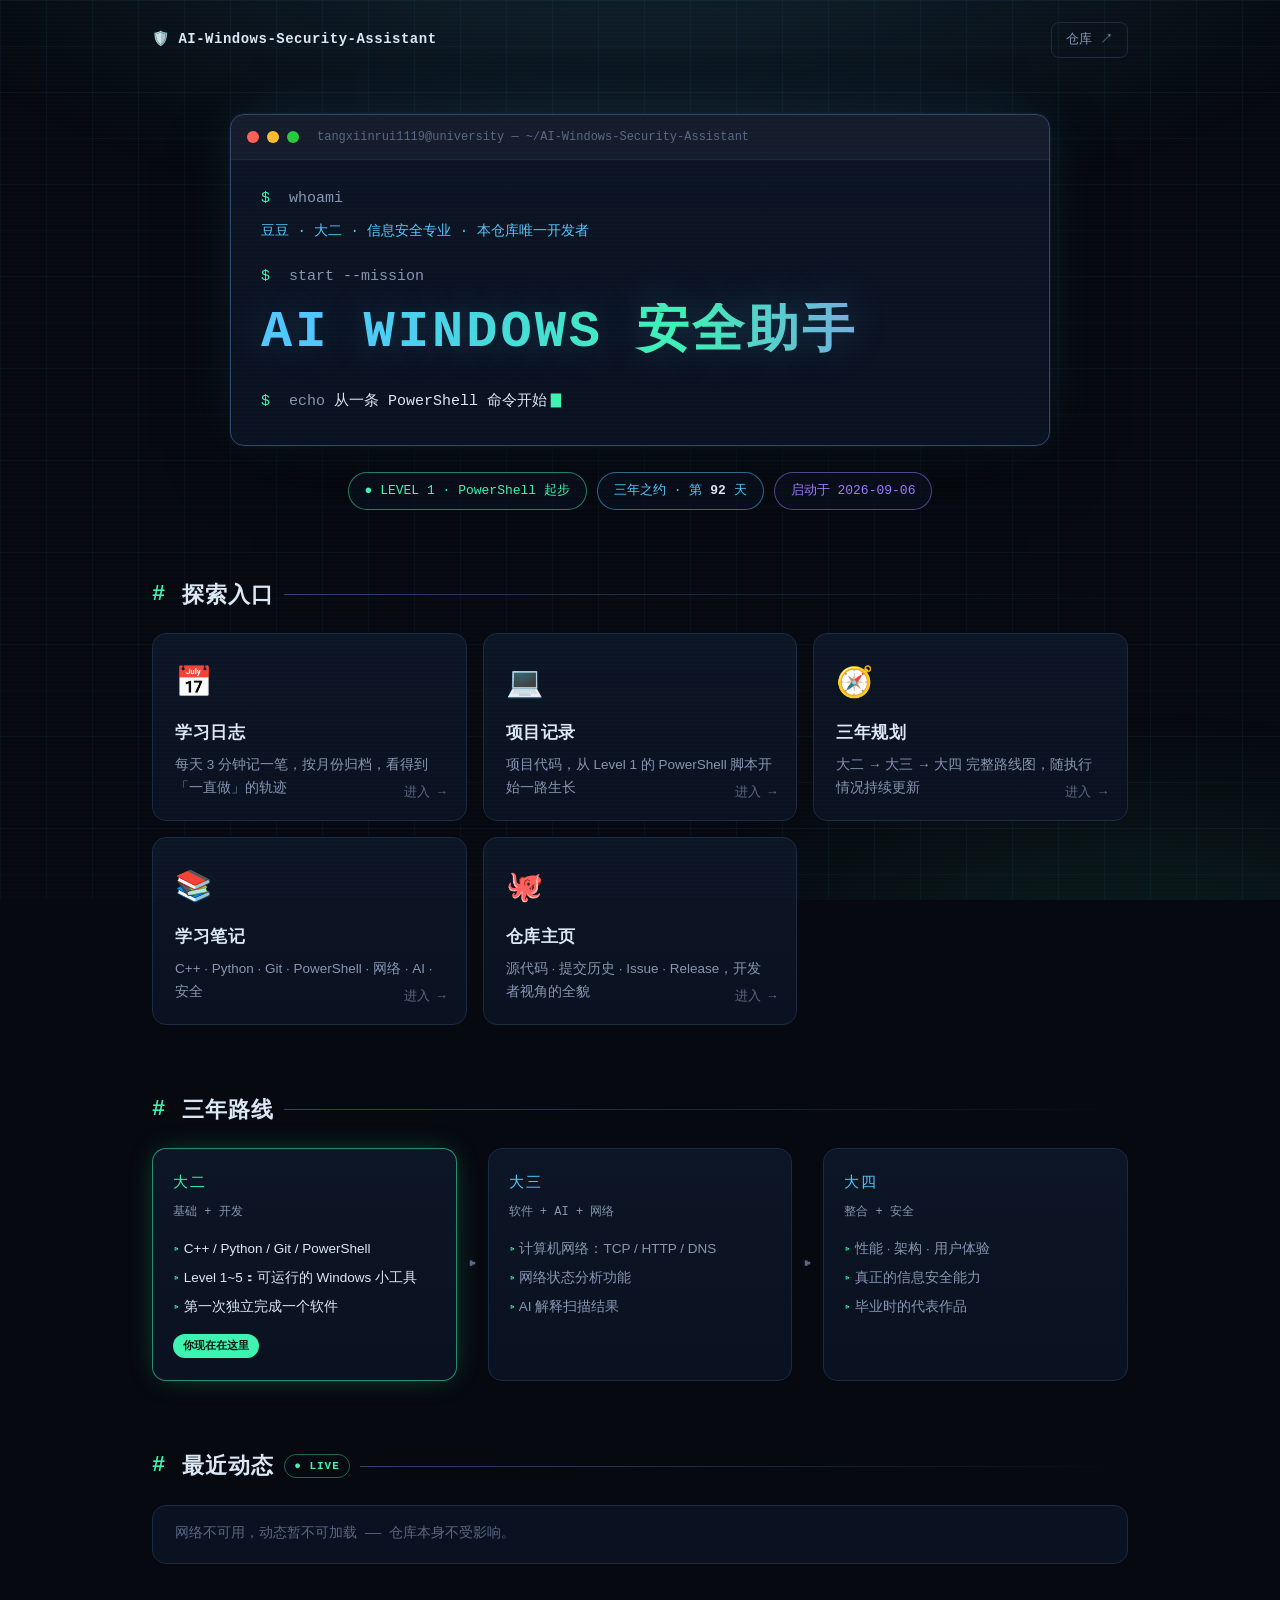
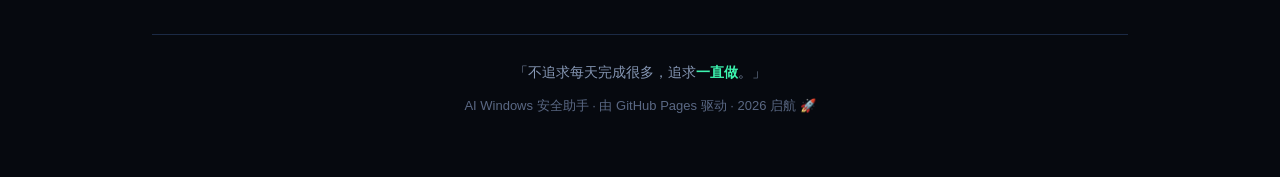
==== docs/index.html @ f6672c13 "feat: 上线 GitHub Pages 项目主页（终端风格落地页）" ====
<!DOCTYPE html>
<html lang="zh-CN">
<head>
<meta charset="UTF-8">
<meta name="viewport" content="width=device-width, initial-scale=1.0">
<title>AI Windows 安全助手 · 三年成长计划</title>
<meta name="description" content="豆豆的大学三年长期项目：从一条 PowerShell 命令开始，成长为真正的 Windows 安全软件。">
<link rel="icon" href="data:image/svg+xml,<svg xmlns='http://www.w3.org/2000/svg' viewBox='0 0 100 100'><text y='.9em' font-size='90'>🛡️</text></svg>">
<style>
:root{
  --bg:#06090f; --panel:#0a1120; --panel2:#0d1626;
  --border:#1b2a45; --border-hi:#2e466e;
  --green:#3df5b0; --cyan:#53c8ff; --purple:#9d7bff; --pink:#ff6ec7;
  --text:#dbe7f5; --dim:#8596b3; --faint:#5a6884;
  --mono:"Cascadia Code","JetBrains Mono",Consolas,"Courier New",monospace;
  --sans:-apple-system,"PingFang SC","Microsoft YaHei","Segoe UI",sans-serif;
}
*{margin:0;padding:0;box-sizing:border-box}
html{scroll-behavior:smooth}
body{background:var(--bg);color:var(--text);font-family:var(--sans);min-height:100vh;overflow-x:hidden;line-height:1.7}
a{color:inherit;text-decoration:none}
/* 背景网格 + 光晕 */
.bg{position:fixed;inset:0;z-index:-2;
  background-image:
    radial-gradient(ellipse 90% 55% at 50% -12%, rgba(83,200,255,.16), transparent 70%),
    radial-gradient(ellipse 55% 42% at 88% 108%, rgba(61,245,176,.09), transparent 70%),
    linear-gradient(rgba(83,200,255,.045) 1px, transparent 1px),
    linear-gradient(90deg, rgba(83,200,255,.045) 1px, transparent 1px);
  background-size:100% 100%,100% 100%,46px 46px,46px 46px}
/* 扫描线 */
.scan{position:fixed;inset:0;z-index:99;pointer-events:none;
  background:repeating-linear-gradient(0deg, transparent 0 3px, rgba(255,255,255,.012) 3px 4px)}
.wrap{max-width:1020px;margin:0 auto;padding:0 22px 60px}
/* 顶栏 */
.top{display:flex;justify-content:space-between;align-items:center;padding:22px 0}
.logo{font-family:var(--mono);font-size:14px;color:var(--cyan);letter-spacing:.5px}
.logo b{color:var(--text)}
.gh-link{font-family:var(--mono);font-size:13px;color:var(--dim);border:1px solid var(--border);border-radius:8px;padding:6px 14px;transition:.25s}
.gh-link:hover{color:var(--green);border-color:var(--green);box-shadow:0 0 14px rgba(61,245,176,.25)}
/* 终端 */
.terminal{margin:34px auto 0;max-width:820px;border:1px solid var(--border-hi);border-radius:14px;overflow:hidden;
  background:linear-gradient(180deg,var(--panel2),var(--panel));box-shadow:0 0 0 1px rgba(83,200,255,.06),0 24px 70px -20px rgba(0,0,0,.8),0 0 60px -18px rgba(83,200,255,.25)}
.tbar{display:flex;align-items:center;gap:8px;padding:12px 16px;background:rgba(255,255,255,.03);border-bottom:1px solid var(--border)}
.dot{width:12px;height:12px;border-radius:50%}
.dot.r{background:#ff5f57}.dot.y{background:#febc2e}.dot.g{background:#28c840}
.ttl{margin-left:10px;font-family:var(--mono);font-size:12px;color:var(--faint)}
.tbody{padding:26px 30px 30px;font-family:var(--mono)}
.ps1{color:var(--green);margin-right:10px}
.line{color:var(--dim);font-size:15px;white-space:pre-wrap;word-break:break-all}
.out{color:var(--cyan);font-size:14px;margin:8px 0 20px}
.title{font-size:clamp(30px,6vw,52px);line-height:1.15;letter-spacing:3px;margin:14px 0 26px;font-weight:800;
  background:linear-gradient(92deg,var(--cyan) 10%,var(--green) 55%,var(--purple) 95%);
  -webkit-background-clip:text;background-clip:text;color:transparent;
  text-shadow:0 0 40px rgba(83,200,255,.25)}
.typed{color:var(--text)}
.cursor{display:inline-block;color:var(--green);animation:blink 1s steps(1) infinite;margin-left:2px}
@keyframes blink{50%{opacity:0}}
/* 徽章 */
.chips{display:flex;flex-wrap:wrap;gap:10px;justify-content:center;margin-top:26px}
.chip{font-family:var(--mono);font-size:13px;padding:7px 16px;border-radius:999px;border:1px solid var(--border-hi);color:var(--dim);background:rgba(10,17,32,.7)}
.chip b{color:var(--text)}
.chip.g{border-color:rgba(61,245,176,.5);color:var(--green)}
.chip.c{border-color:rgba(83,200,255,.5);color:var(--cyan)}
.chip.p{border-color:rgba(157,123,255,.5);color:var(--purple)}
/* 区块 */
.sec{margin-top:66px}
.hash{color:var(--green);font-family:var(--mono);margin-right:6px}
.sec-title{font-size:22px;letter-spacing:1px;margin-bottom:20px;display:flex;align-items:center;gap:10px}
.sec-title::after{content:"";flex:1;height:1px;background:linear-gradient(90deg,var(--border-hi),transparent)}
/* 卡片 */
.cards{display:grid;grid-template-columns:repeat(auto-fit,minmax(280px,1fr));gap:16px}
.card{position:relative;display:block;padding:22px 22px 20px;border:1px solid var(--border);border-radius:14px;background:linear-gradient(180deg,var(--panel2),var(--panel));transition:.28s;overflow:hidden}
.card::before{content:"";position:absolute;inset:0;opacity:0;transition:.28s;background:radial-gradient(ellipse 120% 90% at 50% -20%,var(--ca,.0),transparent 70%)}
.card:hover{transform:translateY(-4px);border-color:var(--border-hi);box-shadow:0 14px 40px -14px rgba(0,0,0,.8),0 0 26px -6px var(--ca,.0)}
.card:hover::before{opacity:1}
.card .ico{font-size:30px}
.card h3{font-size:17px;margin:12px 0 6px;letter-spacing:.5px}
.card p{font-size:13.5px;color:var(--dim)}
.card .go{position:absolute;right:20px;bottom:16px;font-family:var(--mono);font-size:13px;color:var(--faint);transition:.28s}
.card:hover .go{color:var(--ca,#3df5b0);transform:translateX(4px)}
/* 路线图 */
.road{display:flex;align-items:stretch;gap:0}
.stop{flex:1;border:1px solid var(--border);border-radius:14px;padding:22px 20px;background:linear-gradient(180deg,var(--panel2),var(--panel));position:relative}
.stop.now{border-color:rgba(61,245,176,.55);box-shadow:0 0 30px -8px rgba(61,245,176,.35)}
.stop .yr{font-family:var(--mono);font-size:15px;color:var(--cyan);letter-spacing:2px}
.stop.now .yr{color:var(--green)}
.stop .tag{font-family:var(--mono);font-size:12px;margin-top:6px;color:var(--dim)}
.stop ul{list-style:none;margin-top:12px;font-size:13.5px;color:var(--dim)}
.stop ul li{padding:3px 0}
.stop ul li::before{content:"▹ ";color:var(--green)}
.stop.now ul li{color:var(--text)}
.arrow{align-self:center;color:var(--faint);font-family:var(--mono);font-size:22px;padding:0 10px;flex-shrink:0}
.nowtag{display:inline-block;margin-top:12px;font-family:var(--mono);font-size:11px;color:#06130d;background:var(--green);padding:3px 10px;border-radius:999px;font-weight:700}
/* 动态 */
.panel{border:1px solid var(--border);border-radius:14px;background:var(--panel);padding:6px 0;overflow:hidden}
#activity{list-style:none}
#activity li{display:flex;align-items:center;gap:12px;padding:11px 22px;font-family:var(--mono);font-size:13.5px;border-bottom:1px solid rgba(27,42,69,.5);transition:.2s}
#activity li:last-child{border-bottom:none}
#activity a{display:flex;gap:12px;width:100%;align-items:center}
#activity li:hover{background:rgba(83,200,255,.05)}
.c-hash{color:var(--green);flex-shrink:0}
.c-msg{color:var(--text);flex:1;overflow:hidden;text-overflow:ellipsis;white-space:nowrap}
.c-date{color:var(--faint);flex-shrink:0}
.live{font-family:var(--mono);font-size:11px;color:var(--green);border:1px solid rgba(61,245,176,.4);padding:2px 9px;border-radius:999px;animation:pulse 2s infinite}
@keyframes pulse{50%{opacity:.45}}
/* 页脚 */
footer{margin-top:70px;padding-top:26px;border-top:1px solid var(--border);text-align:center;color:var(--faint);font-size:13px}
footer .quote{color:var(--dim);font-size:14px;margin-bottom:10px}
footer .quote b{color:var(--green)}
footer a:hover{color:var(--cyan)}
@media (max-width:720px){
  .road{flex-direction:column;gap:0}
  .arrow{transform:rotate(90deg);padding:8px 0}
  .tbody{padding:20px 18px 24px}
}
</style>
</head>
<body>
<div class="bg"></div>
<div class="scan"></div>

<main class="wrap">
  <header class="top">
    <div class="logo">🛡️ <b>AI-Windows-Security-Assistant</b></div>
    <a class="gh-link" href="https://github.com/Tangxiinrui1119/AI-Windows-Security-Assistant" target="_blank" rel="noopener">仓库 ↗</a>
  </header>

  <!-- 终端 -->
  <section class="terminal">
    <div class="tbar">
      <span class="dot r"></span><span class="dot y"></span><span class="dot g"></span>
      <span class="ttl">tangxiinrui1119@university — ~/AI-Windows-Security-Assistant</span>
    </div>
    <div class="tbody">
      <p class="line"><span class="ps1">$</span> whoami</p>
      <p class="out">豆豆 · 大二 · 信息安全专业 · 本仓库唯一开发者</p>
      <p class="line"><span class="ps1">$</span> start --mission</p>
      <h1 class="title">AI WINDOWS 安全助手</h1>
      <p class="line"><span class="ps1">$</span> echo <span class="typed" id="typed">从一条 PowerShell 命令开始。</span><span class="cursor">▊</span></p>
    </div>
  </section>

  <div class="chips">
    <span class="chip g">● LEVEL 1 · PowerShell 起步</span>
    <span class="chip c">三年之约 · 第 <b id="day">1</b> 天</span>
    <span class="chip p">启动于 2026-09-06</span>
  </div>

  <!-- 入口 -->
  <section class="sec">
    <h2 class="sec-title"><span class="hash">#</span>探索入口</h2>
    <div class="cards">
      <a class="card" style="--ca:rgba(61,245,176,.18)" href="https://github.com/Tangxiinrui1119/AI-Windows-Security-Assistant/tree/main/docs/devlog" target="_blank" rel="noopener">
        <span class="ico">📅</span><h3>学习日志</h3>
        <p>每天 3 分钟记一笔，按月份归档，看得到「一直做」的轨迹</p>
        <span class="go">进入 →</span>
      </a>
      <a class="card" style="--ca:rgba(83,200,255,.18)" href="https://github.com/Tangxiinrui1119/AI-Windows-Security-Assistant/tree/main/project" target="_blank" rel="noopener">
        <span class="ico">💻</span><h3>项目记录</h3>
        <p>项目代码，从 Level 1 的 PowerShell 脚本开始一路生长</p>
        <span class="go">进入 →</span>
      </a>
      <a class="card" style="--ca:rgba(157,123,255,.18)" href="https://github.com/Tangxiinrui1119/AI-Windows-Security-Assistant/blob/main/docs/PLAN.md" target="_blank" rel="noopener">
        <span class="ico">🧭</span><h3>三年规划</h3>
        <p>大二 → 大三 → 大四 完整路线图，随执行情况持续更新</p>
        <span class="go">进入 →</span>
      </a>
      <a class="card" style="--ca:rgba(255,110,199,.15)" href="https://github.com/Tangxiinrui1119/AI-Windows-Security-Assistant/tree/main/notes" target="_blank" rel="noopener">
        <span class="ico">📚</span><h3>学习笔记</h3>
        <p>C++ · Python · Git · PowerShell · 网络 · AI · 安全</p>
        <span class="go">进入 →</span>
      </a>
      <a class="card" style="--ca:rgba(61,245,176,.18)" href="https://github.com/Tangxiinrui1119/AI-Windows-Security-Assistant" target="_blank" rel="noopener">
        <span class="ico">🐙</span><h3>仓库主页</h3>
        <p>源代码 · 提交历史 · Issue · Release，开发者视角的全貌</p>
        <span class="go">进入 →</span>
      </a>
    </div>
  </section>

  <!-- 路线图 -->
  <section class="sec">
    <h2 class="sec-title"><span class="hash">#</span>三年路线</h2>
    <div class="road">
      <div class="stop now">
        <div class="yr">大二</div><div class="tag">基础 + 开发</div>
        <ul>
          <li>C++ / Python / Git / PowerShell</li>
          <li>Level 1~5：可运行的 Windows 小工具</li>
          <li>第一次独立完成一个软件</li>
        </ul>
        <span class="nowtag">你现在在这里</span>
      </div>
      <div class="arrow">▸</div>
      <div class="stop">
        <div class="yr">大三</div><div class="tag">软件 + AI + 网络</div>
        <ul>
          <li>计算机网络：TCP / HTTP / DNS</li>
          <li>网络状态分析功能</li>
          <li>AI 解释扫描结果</li>
        </ul>
      </div>
      <div class="arrow">▸</div>
      <div class="stop">
        <div class="yr">大四</div><div class="tag">整合 + 安全</div>
        <ul>
          <li>性能 · 架构 · 用户体验</li>
          <li>真正的信息安全能力</li>
          <li>毕业时的代表作品</li>
        </ul>
      </div>
    </div>
  </section>

  <!-- 最近动态 -->
  <section class="sec">
    <h2 class="sec-title"><span class="hash">#</span>最近动态 <span class="live">● LIVE</span></h2>
    <div class="panel">
      <ul id="activity"><li class="c-msg" style="color:var(--faint)">正在从 GitHub 拉取提交记录…</li></ul>
    </div>
  </section>

  <footer>
    <p class="quote">「不追求每天完成很多，追求<b>一直做</b>。」</p>
    <p>AI Windows 安全助手 · 由 <a href="https://pages.github.com" target="_blank" rel="noopener">GitHub Pages</a> 驱动 · 2026 启航 🚀</p>
  </footer>
</main>

<script>
// 打字机
(function () {
  var phrases = [
    '从一条 PowerShell 命令开始。',
    '三年，把它做成真正的 Windows 安全软件。',
    '不追求每天完成很多，追求一直做。'
  ];
  var el = document.getElementById('typed');
  var pi = 0, ci = 0, deleting = false;
  function tick() {
    var p = phrases[pi];
    ci += deleting ? -1 : 1;
    el.textContent = p.slice(0, ci);
    var delay = deleting ? 42 : 88;
    if (!deleting && ci === p.length) { delay = 2200; deleting = true; }
    else if (deleting && ci === 0) { deleting = false; pi = (pi + 1) % phrases.length; delay = 500; }
    setTimeout(tick, delay);
  }
  el.textContent = '';
  tick();
})();

// 三年之约天数
(function () {
  var start = new Date('2026-09-06T00:00:00');
  var days = Math.max(1, Math.floor((Date.now() - start.getTime()) / 86400000) + 1);
  document.getElementById('day').textContent = days;
})();

// 最近提交（失败则静默降级）
(function () {
  var ul = document.getElementById('activity');
  function esc(s) {
    return s.replace(/[&<>"']/g, function (c) {
      return { '&': '&amp;', '<': '&lt;', '>': '&gt;', '"': '&quot;', "'": '&#39;' }[c];
    });
  }
  fetch('https://api.github.com/repos/Tangxiinrui1119/AI-Windows-Security-Assistant/commits?per_page=5')
    .then(function (r) { return r.json(); })
    .then(function (list) {
      if (!Array.isArray(list) || !list.length) throw new Error('empty');
      ul.innerHTML = list.map(function (c) {
        var d = new Date(c.commit.author.date);
        var date = (d.getMonth() + 1) + '-' + String(d.getDate()).padStart(2, '0');
        return '<li><a href="' + c.html_url + '" target="_blank" rel="noopener">' +
          '<span class="c-hash">' + c.sha.slice(0, 7) + '</span>' +
          '<span class="c-msg">' + esc(c.commit.message.split('\n')[0]) + '</span>' +
          '<span class="c-date">' + date + '</span></a></li>';
      }).join('');
    })
    .catch(function () {
      ul.innerHTML = '<li style="color:var(--faint)">网络不可用，动态暂不可加载 —— 仓库本身不受影响。</li>';
    });
})();
</script>
</body>
</html>
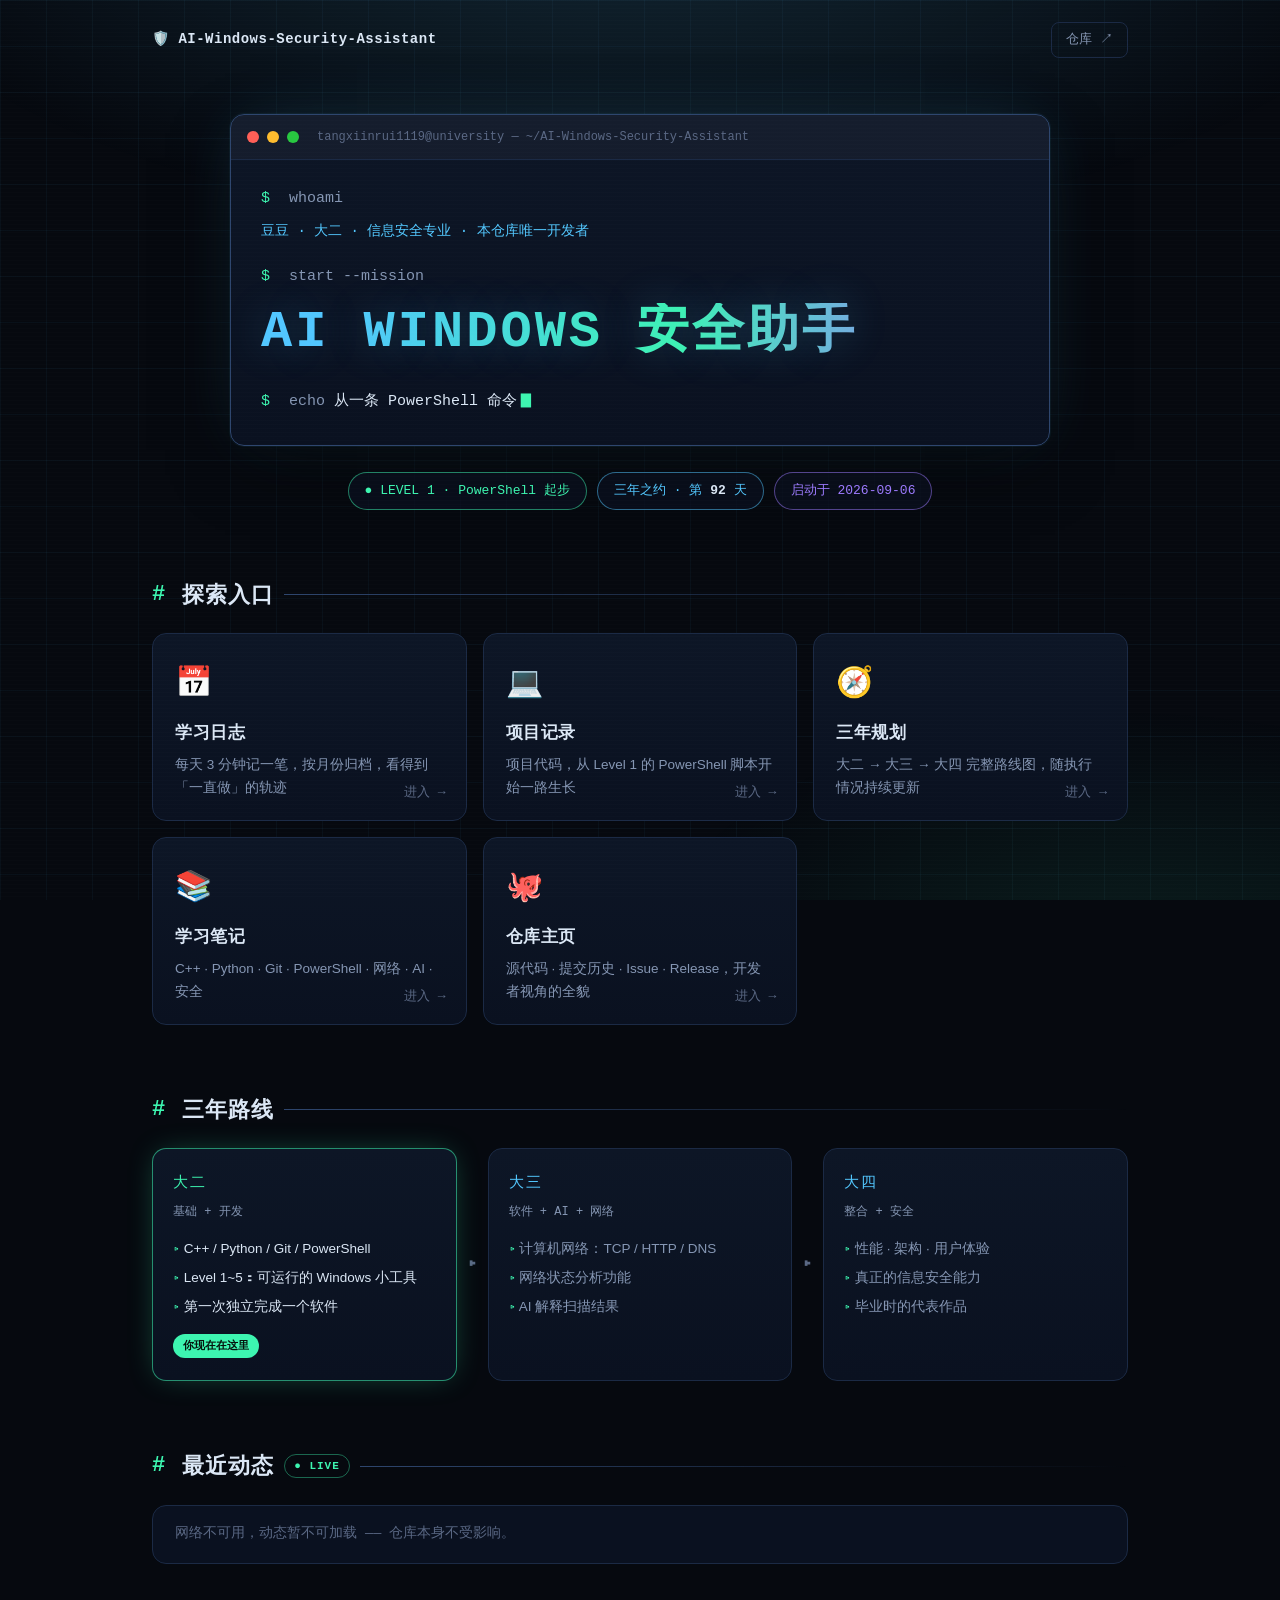
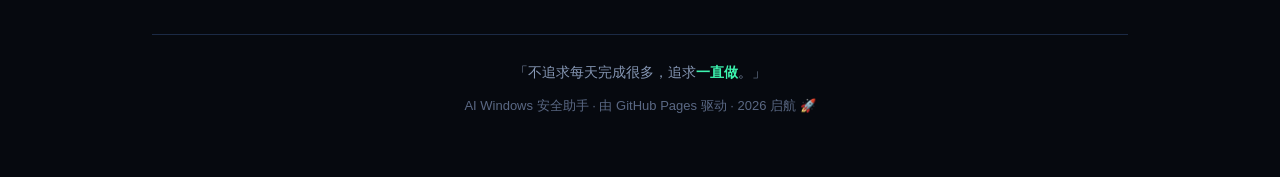
==== commit 4ebddd43: "feat: 深色终端风阅读器 —— 日志/笔记/项目记录全部走网站渲染，首页卡片接入" ====
--- a/docs/index.html
+++ b/docs/index.html
@@ -150,22 +150,22 @@
   <section class="sec">
     <h2 class="sec-title"><span class="hash">#</span>探索入口</h2>
     <div class="cards">
-      <a class="card" style="--ca:rgba(61,245,176,.18)" href="https://github.com/Tangxiinrui1119/AI-Windows-Security-Assistant/tree/main/docs/devlog" target="_blank" rel="noopener">
+      <a class="card" style="--ca:rgba(61,245,176,.18)" href="reader.html?f=docs/devlog/2026/09.md">
         <span class="ico">📅</span><h3>学习日志</h3>
         <p>每天 3 分钟记一笔，按月份归档，看得到「一直做」的轨迹</p>
         <span class="go">进入 →</span>
       </a>
-      <a class="card" style="--ca:rgba(83,200,255,.18)" href="https://github.com/Tangxiinrui1119/AI-Windows-Security-Assistant/tree/main/project" target="_blank" rel="noopener">
+      <a class="card" style="--ca:rgba(83,200,255,.18)" href="reader.html?f=project/level1-powershell-startup/README.md">
         <span class="ico">💻</span><h3>项目记录</h3>
         <p>项目代码，从 Level 1 的 PowerShell 脚本开始一路生长</p>
         <span class="go">进入 →</span>
       </a>
-      <a class="card" style="--ca:rgba(157,123,255,.18)" href="https://github.com/Tangxiinrui1119/AI-Windows-Security-Assistant/blob/main/docs/PLAN.md" target="_blank" rel="noopener">
+      <a class="card" style="--ca:rgba(157,123,255,.18)" href="reader.html?f=docs/PLAN.md">
         <span class="ico">🧭</span><h3>三年规划</h3>
         <p>大二 → 大三 → 大四 完整路线图，随执行情况持续更新</p>
         <span class="go">进入 →</span>
       </a>
-      <a class="card" style="--ca:rgba(255,110,199,.15)" href="https://github.com/Tangxiinrui1119/AI-Windows-Security-Assistant/tree/main/notes" target="_blank" rel="noopener">
+      <a class="card" style="--ca:rgba(255,110,199,.15)" href="reader.html?f=notes/README.md">
         <span class="ico">📚</span><h3>学习笔记</h3>
         <p>C++ · Python · Git · PowerShell · 网络 · AI · 安全</p>
         <span class="go">进入 →</span>
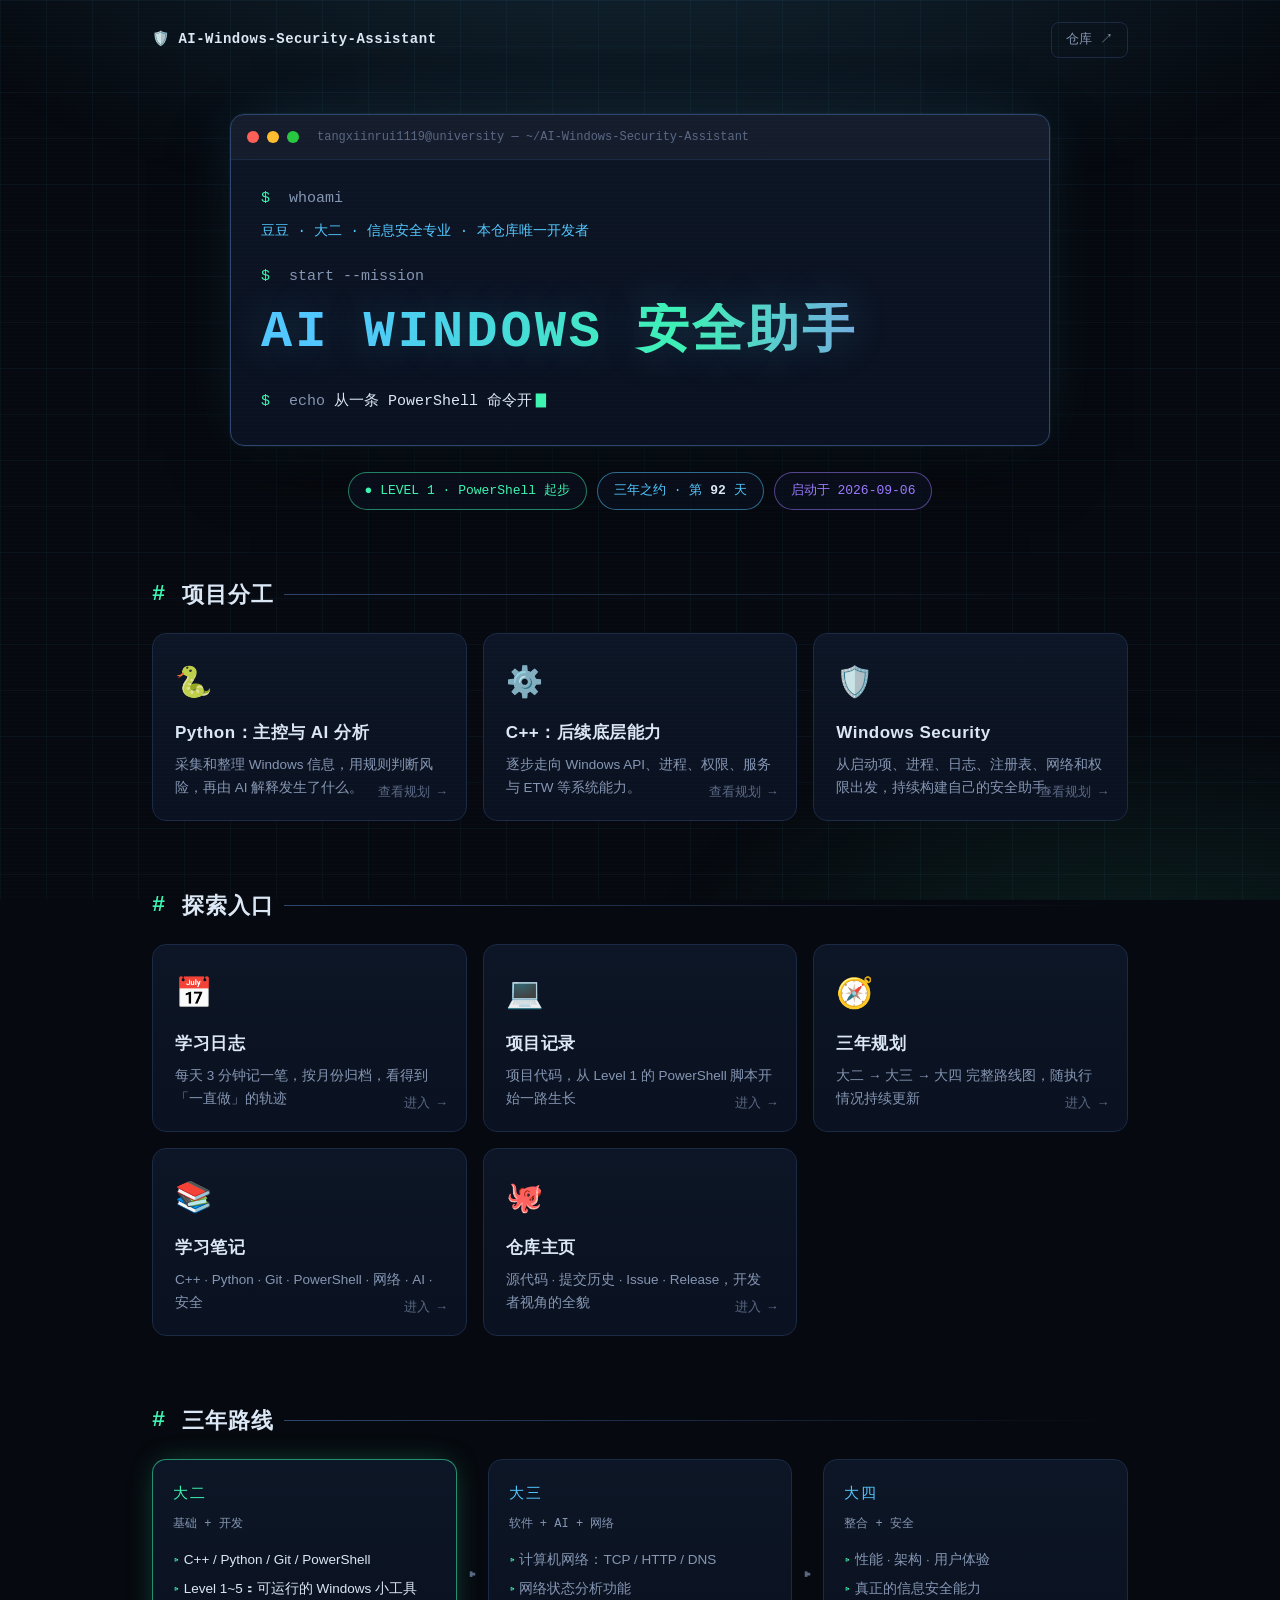
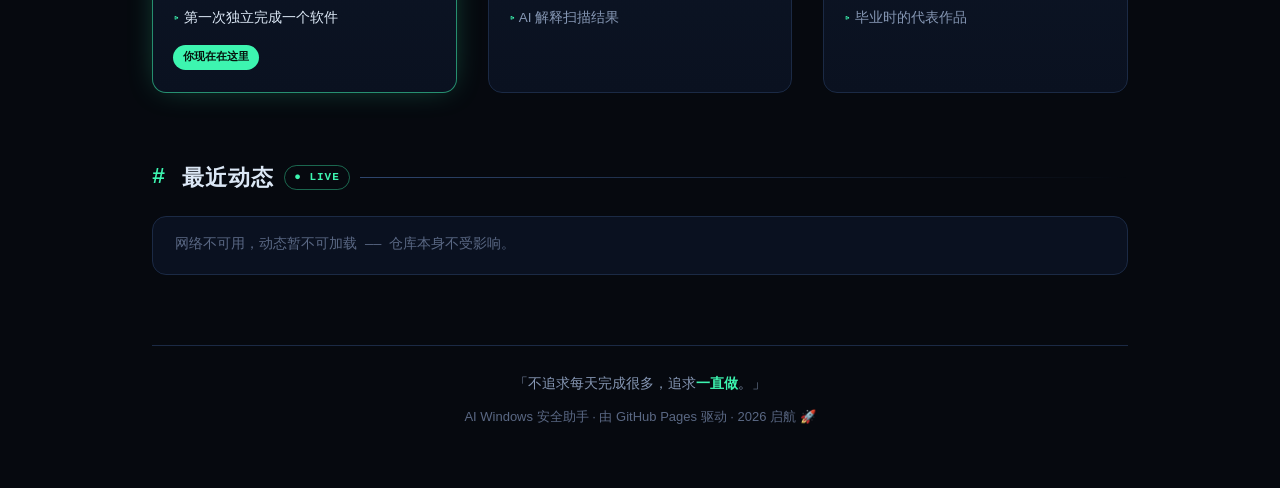
==== commit 78ba0a1a: "docs: show project architecture on reader homepage" ====
--- a/docs/index.html
+++ b/docs/index.html
@@ -4,7 +4,7 @@
 <meta charset="UTF-8">
 <meta name="viewport" content="width=device-width, initial-scale=1.0">
 <title>AI Windows 安全助手 · 三年成长计划</title>
-<meta name="description" content="豆豆的大学三年长期项目：从一条 PowerShell 命令开始，成长为真正的 Windows 安全软件。">
+<meta name="description" content="豆豆的大学三年长期项目：以 Python、C++ 与 AI 构建真正的 Windows 安全助手。">
 <link rel="icon" href="data:image/svg+xml,<svg xmlns='http://www.w3.org/2000/svg' viewBox='0 0 100 100'><text y='.9em' font-size='90'>🛡️</text></svg>">
 <style>
 :root{
@@ -146,6 +146,28 @@
     <span class="chip p">启动于 2026-09-06</span>
   </div>
 
+  <!-- 项目架构 -->
+  <section class="sec">
+    <h2 class="sec-title"><span class="hash">#</span>项目分工</h2>
+    <div class="cards">
+      <a class="card" style="--ca:rgba(83,200,255,.18)" href="reader.html?f=docs/PLAN.md">
+        <span class="ico">🐍</span><h3>Python：主控与 AI 分析</h3>
+        <p>采集和整理 Windows 信息，用规则判断风险，再由 AI 解释发生了什么。</p>
+        <span class="go">查看规划 →</span>
+      </a>
+      <a class="card" style="--ca:rgba(157,123,255,.18)" href="reader.html?f=docs/PLAN.md">
+        <span class="ico">⚙️</span><h3>C++：后续底层能力</h3>
+        <p>逐步走向 Windows API、进程、权限、服务与 ETW 等系统能力。</p>
+        <span class="go">查看规划 →</span>
+      </a>
+      <a class="card" style="--ca:rgba(61,245,176,.18)" href="reader.html?f=docs/PLAN.md">
+        <span class="ico">🛡️</span><h3>Windows Security</h3>
+        <p>从启动项、进程、日志、注册表、网络和权限出发，持续构建自己的安全助手。</p>
+        <span class="go">查看规划 →</span>
+      </a>
+    </div>
+  </section>
+
   <!-- 入口 -->
   <section class="sec">
     <h2 class="sec-title"><span class="hash">#</span>探索入口</h2>
@@ -231,6 +253,7 @@
 (function () {
   var phrases = [
     '从一条 PowerShell 命令开始。',
+    'Python 主控与 AI 分析，C++ 走向 Windows 底层能力。',
     '三年，把它做成真正的 Windows 安全软件。',
     '不追求每天完成很多，追求一直做。'
   ];
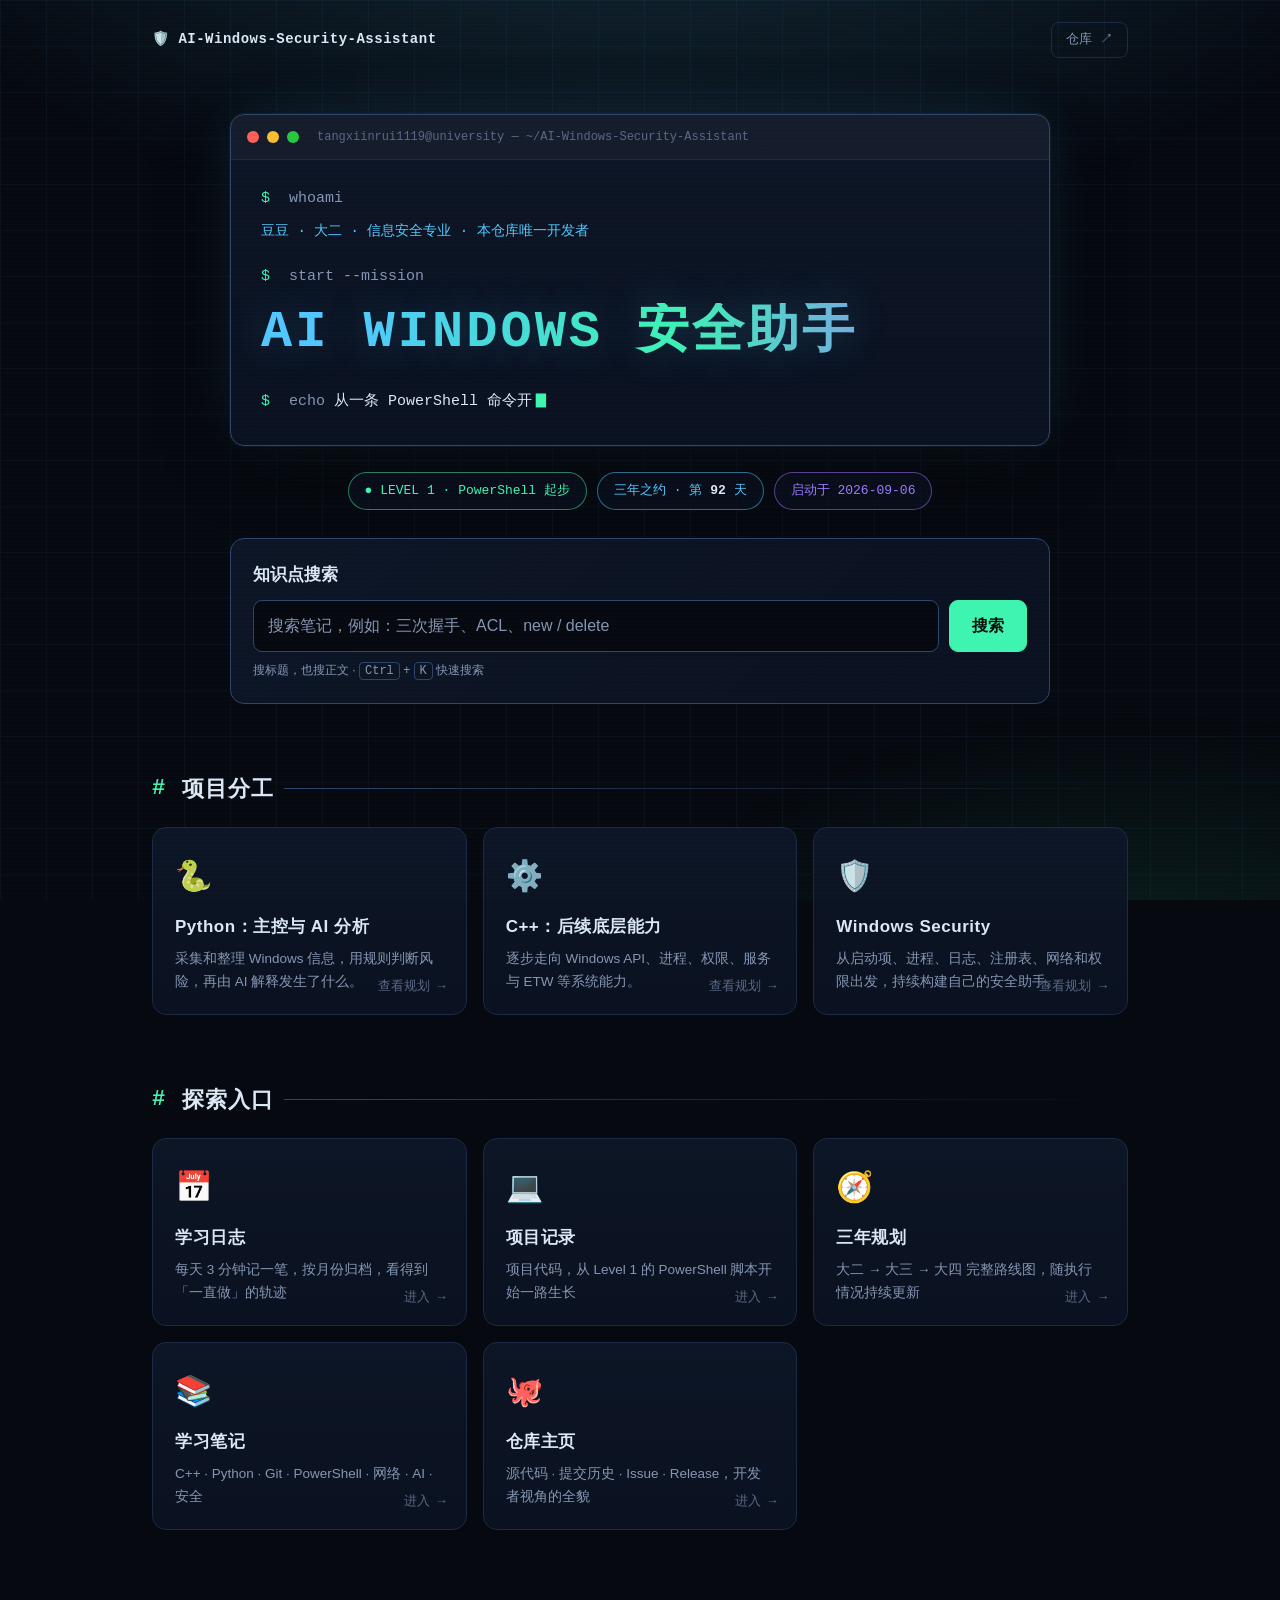
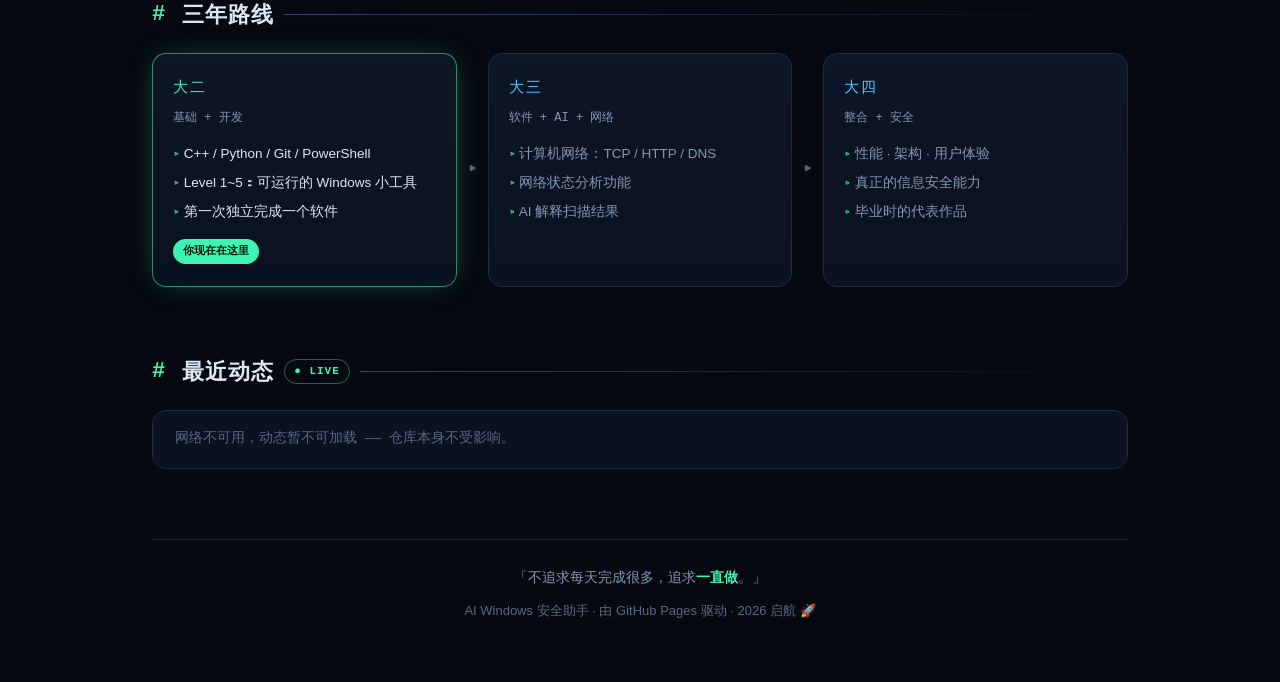
==== commit a6a68c27: "Add full-text knowledge search to homepage and note reader" ====
--- a/docs/index.html
+++ b/docs/index.html
@@ -114,6 +114,8 @@
   .tbody{padding:20px 18px 24px}
 }
 </style>
+<link rel="stylesheet" href="search.css?v=1">
+<script src="search-shortcuts.js?v=1" defer></script>
 </head>
 <body>
 <div class="bg"></div>
@@ -145,6 +147,15 @@
     <span class="chip c">三年之约 · 第 <b id="day">1</b> 天</span>
     <span class="chip p">启动于 2026-09-06</span>
   </div>
+
+  <form class="knowledge-search" action="search.html" method="get" role="search">
+    <label for="home-search">知识点搜索</label>
+    <div class="search-row">
+      <input class="search-input" id="home-search" name="q" type="search" maxlength="160" placeholder="搜索笔记，例如：三次握手、ACL、new / delete" autocomplete="off">
+      <button class="search-button" type="submit">搜索</button>
+    </div>
+    <p class="search-hint">搜标题，也搜正文 · <kbd>Ctrl</kbd> + <kbd>K</kbd> 快速搜索</p>
+  </form>
 
   <!-- 项目架构 -->
   <section class="sec">
@@ -187,7 +198,7 @@
         <p>大二 → 大三 → 大四 完整路线图，随执行情况持续更新</p>
         <span class="go">进入 →</span>
       </a>
-      <a class="card" style="--ca:rgba(255,110,199,.15)" href="reader.html?f=notes/README.md">
+      <a class="card" style="--ca:rgba(255,110,199,.15)" href="reader.html?f=notes/README.md&v=c92ee3fa68a2233fd94f88d1d3615d6a144cdc10">
         <span class="ico">📚</span><h3>学习笔记</h3>
         <p>C++ · Python · Git · PowerShell · 网络 · AI · 安全</p>
         <span class="go">进入 →</span>
@@ -307,3 +318,4 @@
 </script>
 </body>
 </html>
+
--- a/docs/search.css
+++ b/docs/search.css
@@ -0,0 +1,47 @@
+.knowledge-search{margin:28px auto 0;padding:22px;border:1px solid var(--border-hi);border-radius:14px;background:linear-gradient(135deg,var(--panel2),var(--panel));max-width:820px}
+.knowledge-search label{display:block;margin-bottom:10px;font-size:17px;font-weight:600;color:var(--text)}
+.search-row{display:flex;gap:10px;align-items:stretch}
+.search-input{flex:1;min-width:0;background:var(--bg);border:1px solid var(--border-hi);border-radius:9px;padding:13px 14px;color:var(--text);font:inherit;line-height:1.5}
+.search-input::placeholder{color:var(--dim)}
+.search-input:focus{outline:2px solid var(--cyan);outline-offset:2px}
+.search-button{border:1px solid var(--green);border-radius:9px;background:var(--green);color:#06130d;padding:11px 22px;font:inherit;font-weight:700;cursor:pointer;white-space:nowrap}
+.search-button:hover{background:#8affd0}
+.search-hint{color:var(--dim);font-size:12px;margin-top:9px;line-height:1.6}
+.search-hint kbd{border:1px solid var(--border-hi);border-radius:4px;padding:1px 5px;font-family:var(--mono)}
+.search-reader{max-width:none;padding:14px 16px;margin-top:10px}
+.search-reader .search-input{padding:10px 12px;font-size:14px}
+.search-reader .search-button{padding:8px 16px;font-size:14px}
+.sr-only{position:absolute!important;width:1px;height:1px;padding:0;margin:-1px;overflow:hidden;clip:rect(0,0,0,0);white-space:nowrap;border:0}
+mark{background:rgba(61,245,176,.22);color:#a3ffd6;border-radius:3px;padding:0 2px}
+.search-page{background:var(--bg);color:var(--text);font-family:var(--sans);min-height:100vh;line-height:1.7}
+.search-page .wrap{max-width:1000px;margin:0 auto;padding:0 22px 60px}
+.search-top{display:flex;align-items:center;justify-content:space-between;gap:16px;padding:26px 0;color:var(--dim);font-size:14px}
+.search-top nav{display:flex;flex-wrap:wrap;gap:18px}
+.search-top a{color:var(--cyan);text-decoration:none}
+.search-heading{margin:32px 0 5px;font-size:clamp(28px,5vw,42px);background:linear-gradient(90deg,var(--cyan),var(--green));background-clip:text;color:transparent}
+.search-intro{color:var(--dim)}
+.search-page .knowledge-search{max-width:none}
+.search-status{margin-top:14px;color:var(--dim);font-size:13px;min-height:22px}
+.search-retry{background:transparent;border:0;color:var(--cyan);text-decoration:underline;cursor:pointer;font:inherit;margin-left:10px}
+.search-filters{display:flex;flex-wrap:wrap;gap:8px;margin:24px 0 12px}
+.search-filter,.search-example{font:inherit;font-size:13px;padding:7px 13px;border:1px solid var(--border-hi);border-radius:999px;background:var(--panel);color:var(--dim);cursor:pointer}
+.search-filter[aria-pressed=true]{border-color:var(--cyan);background:rgba(83,200,255,.12);color:var(--cyan)}
+.search-filter:hover,.search-example:hover{border-color:var(--green);color:var(--green)}
+.search-count{font-size:14px;color:var(--dim);margin:16px 0}
+.search-results{list-style:none;padding:0;margin:0;display:grid;gap:12px}
+.search-result{display:block;text-decoration:none;padding:22px;border:1px solid var(--border);border-radius:12px;background:var(--panel);transition:border-color .15s}
+.search-result:hover{border-color:var(--cyan);background:var(--panel2)}
+.search-result:focus-visible,.search-top a:focus-visible,button:focus-visible{outline:2px solid var(--cyan);outline-offset:3px}
+.search-result-meta{color:var(--dim);font-size:12px;margin-bottom:5px}
+.search-result-title{color:var(--cyan);font-size:18px;line-height:1.5;margin:0 0 8px}
+.search-result-section{color:var(--green);font-size:13px;margin-bottom:6px}
+.search-result-snippet{color:var(--text);font-size:14px;overflow-wrap:anywhere}
+.search-result-open{display:block;color:var(--dim);font-size:12px;margin-top:10px}
+.search-empty{padding:32px 24px;border:1px dashed var(--border-hi);border-radius:12px;color:var(--dim);text-align:center}
+.search-empty h2{color:var(--text);font-size:20px;margin-bottom:8px}
+.search-examples{display:flex;flex-wrap:wrap;justify-content:center;gap:10px;margin-top:20px}
+.search-context{border:1px solid var(--border-hi);border-radius:8px;background:var(--panel);padding:10px 16px;margin:16px 0;color:var(--dim);font-size:13px;display:flex;flex-wrap:wrap;gap:16px}
+.search-context a{color:var(--cyan)}
+[hidden]{display:none!important}
+@media(max-width:640px){.knowledge-search{padding:16px}.search-top{align-items:flex-start;flex-direction:column}.search-row{gap:8px}.search-button{padding:10px 16px}.search-input{font-size:16px}.search-result{padding:18px}.search-result-title{font-size:16px}.search-hint kbd{display:none}}
+
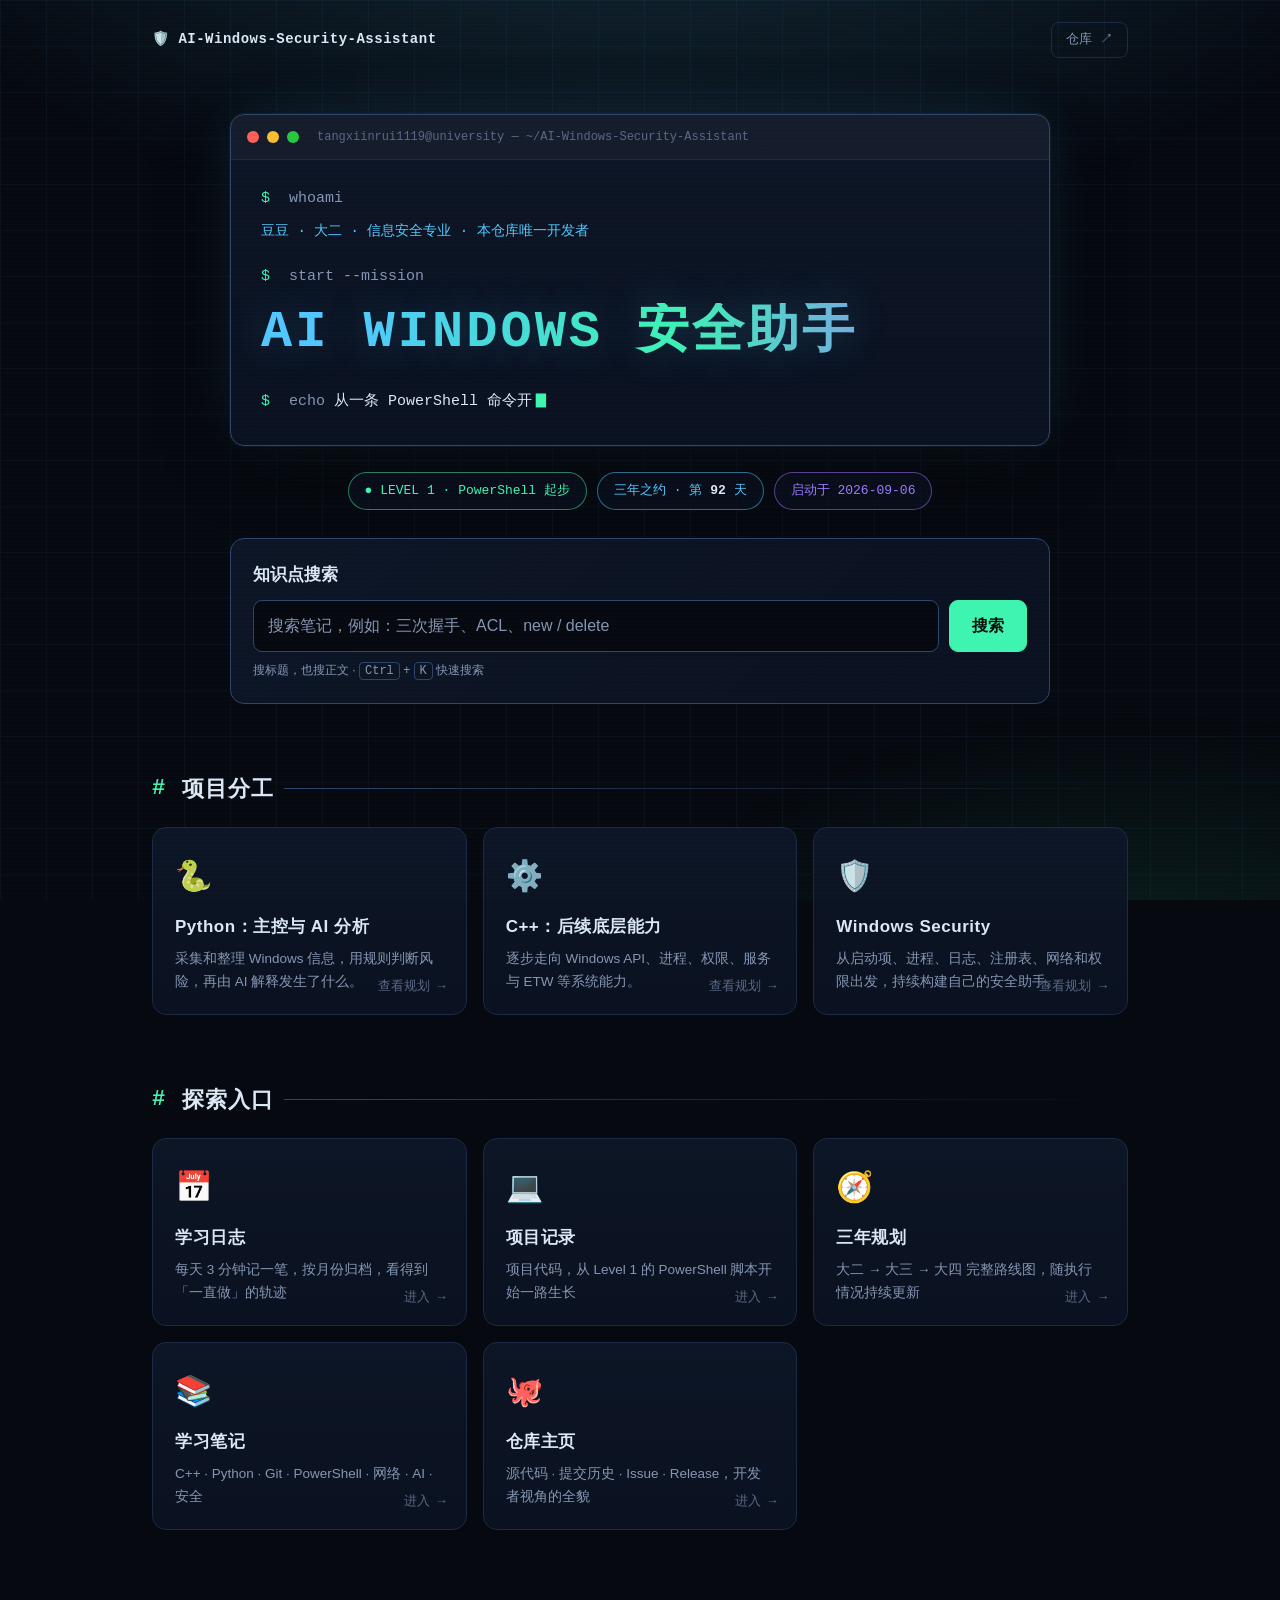
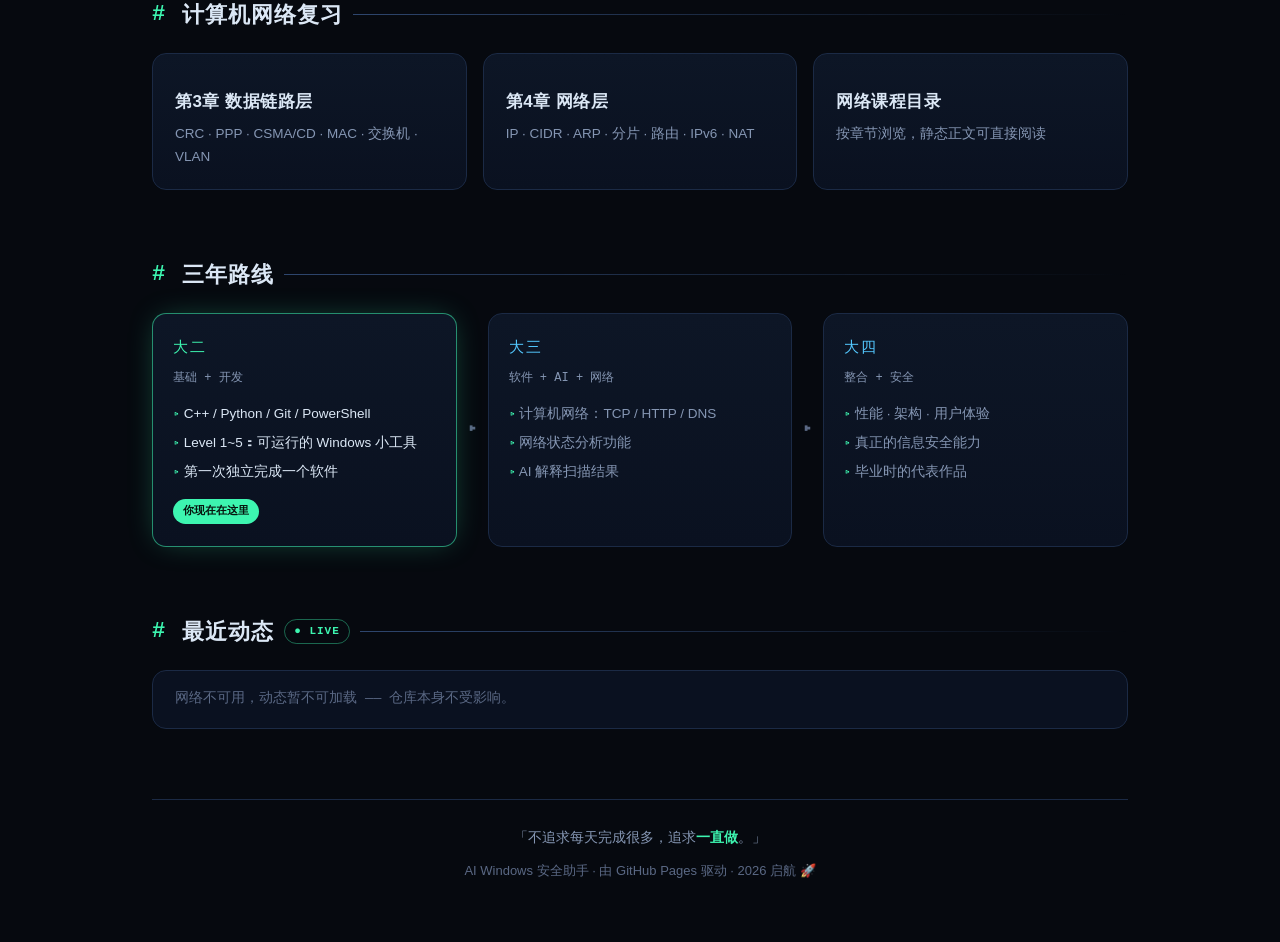
==== commit 8c4418cf: "Add network chapters 3 and 4 with revision notes, search index and crawlable Pages" ====
--- a/docs/index.html
+++ b/docs/index.html
@@ -116,6 +116,9 @@
 </style>
 <link rel="stylesheet" href="search.css?v=1">
 <script src="search-shortcuts.js?v=1" defer></script>
+<link rel="canonical" href="https://tangxiinrui1119.github.io/AI-Windows-Security-Assistant/">
+<link rel="sitemap" type="application/xml" href="sitemap.xml">
+<meta name="robots" content="index,follow">
 </head>
 <body>
 <div class="bg"></div>
@@ -210,6 +213,8 @@
       </a>
     </div>
   </section>
+
+  <section class="sec"><h2 class="sec-title"><span class="hash">#</span>计算机网络复习</h2><div class="cards"><a class="card" href="network/03-data-link-layer.html"><h3>第3章 数据链路层</h3><p>CRC · PPP · CSMA/CD · MAC · 交换机 · VLAN</p></a><a class="card" href="network/04-network-layer.html"><h3>第4章 网络层</h3><p>IP · CIDR · ARP · 分片 · 路由 · IPv6 · NAT</p></a><a class="card" href="network/index.html"><h3>网络课程目录</h3><p>按章节浏览，静态正文可直接阅读</p></a></div></section>
 
   <!-- 路线图 -->
   <section class="sec">
@@ -318,4 +323,5 @@
 </script>
 </body>
 </html>
-
+
+
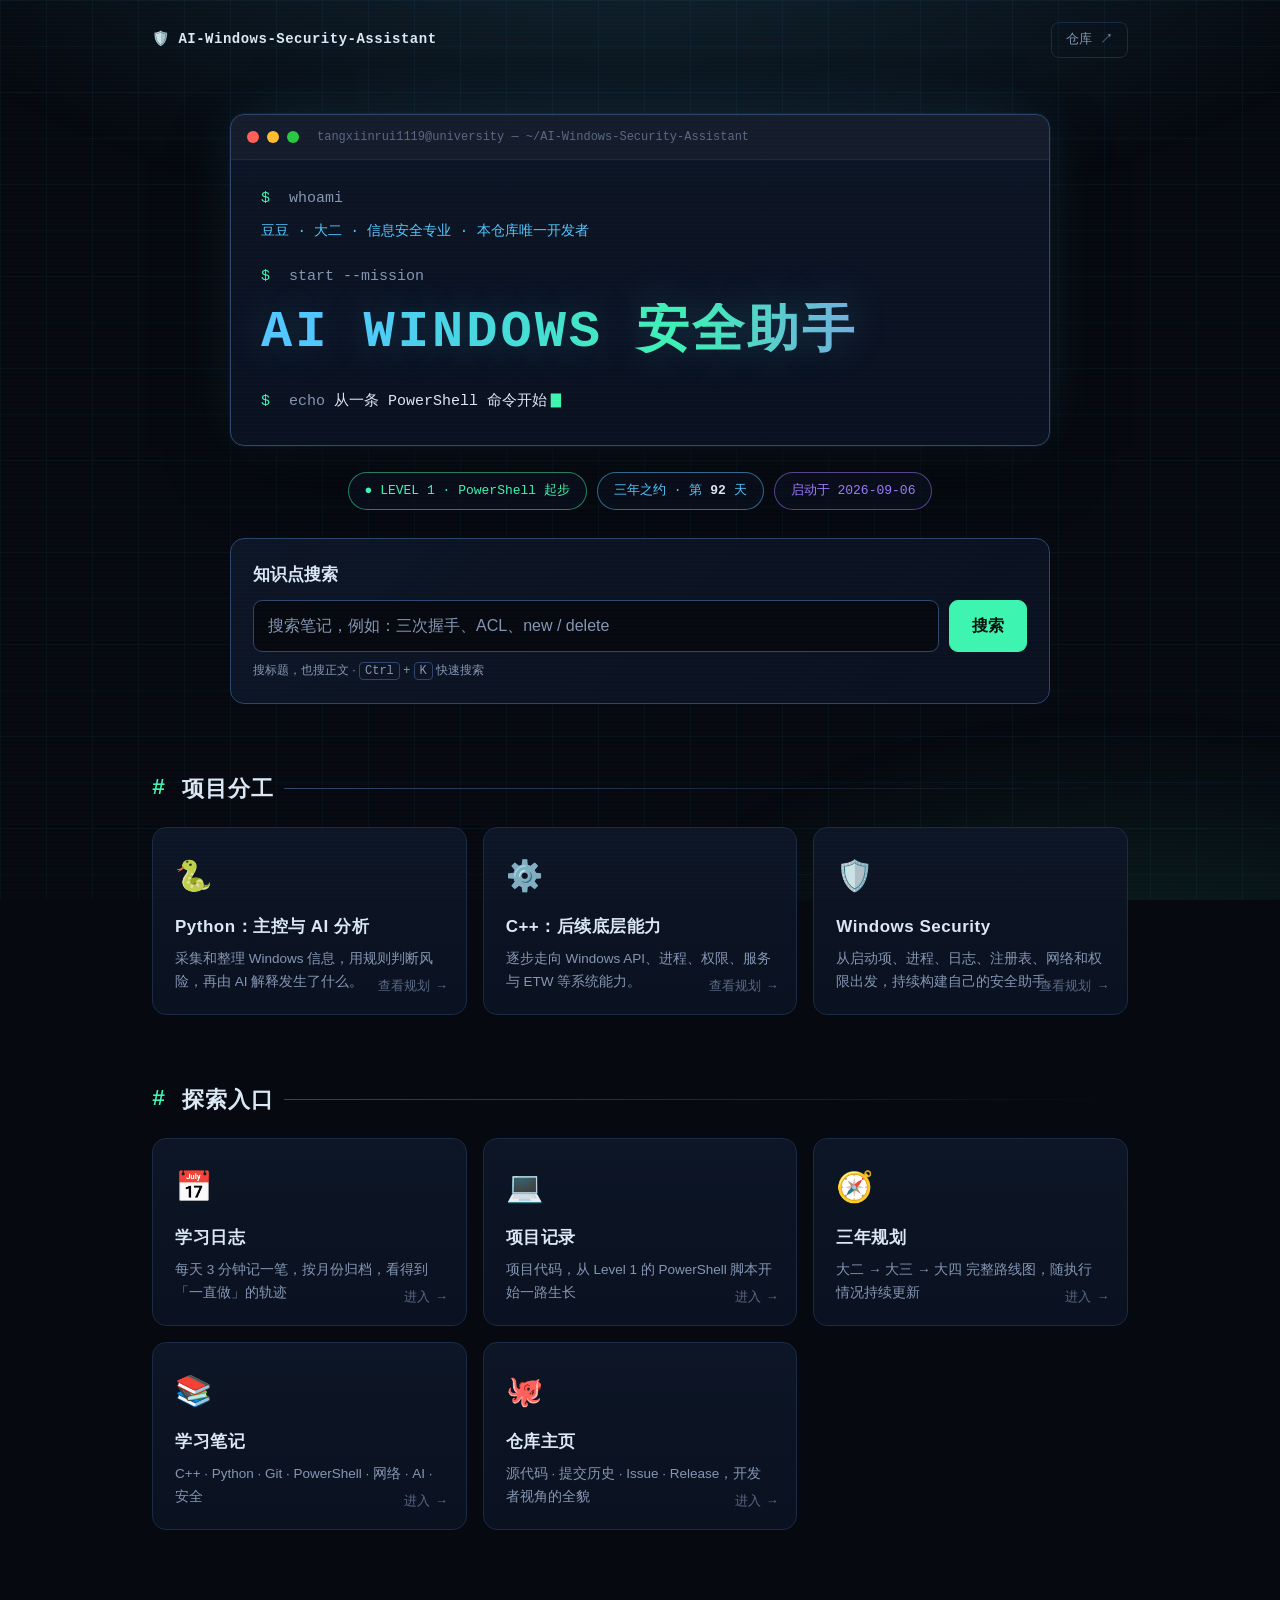
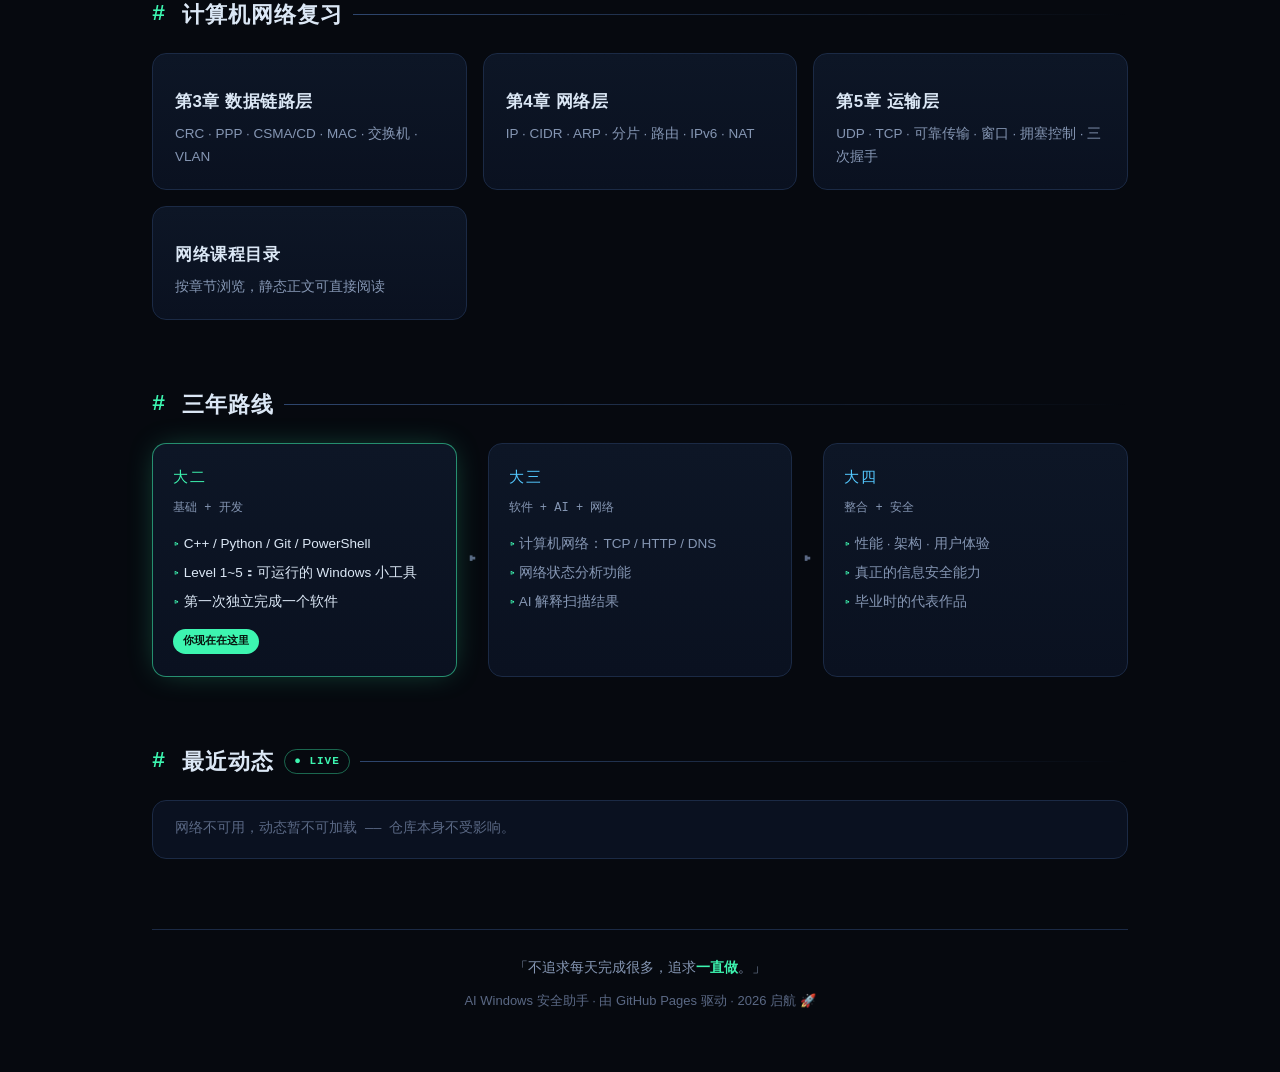
==== commit b3f8399a: "docs(network): publish PDF-verified chapter 5 transport notes Add chapter 5 Markdown and static read" ====
--- a/docs/index.html
+++ b/docs/index.html
@@ -214,7 +214,7 @@
     </div>
   </section>
 
-  <section class="sec"><h2 class="sec-title"><span class="hash">#</span>计算机网络复习</h2><div class="cards"><a class="card" href="network/03-data-link-layer.html"><h3>第3章 数据链路层</h3><p>CRC · PPP · CSMA/CD · MAC · 交换机 · VLAN</p></a><a class="card" href="network/04-network-layer.html"><h3>第4章 网络层</h3><p>IP · CIDR · ARP · 分片 · 路由 · IPv6 · NAT</p></a><a class="card" href="network/index.html"><h3>网络课程目录</h3><p>按章节浏览，静态正文可直接阅读</p></a></div></section>
+  <section class="sec"><h2 class="sec-title"><span class="hash">#</span>计算机网络复习</h2><div class="cards"><a class="card" href="network/03-data-link-layer.html"><h3>第3章 数据链路层</h3><p>CRC · PPP · CSMA/CD · MAC · 交换机 · VLAN</p></a><a class="card" href="network/04-network-layer.html"><h3>第4章 网络层</h3><p>IP · CIDR · ARP · 分片 · 路由 · IPv6 · NAT</p></a><a class="card" href="network/05-transport-layer.html"><h3>第5章 运输层</h3><p>UDP · TCP · 可靠传输 · 窗口 · 拥塞控制 · 三次握手</p></a><a class="card" href="network/index.html"><h3>网络课程目录</h3><p>按章节浏览，静态正文可直接阅读</p></a></div></section>
 
   <!-- 路线图 -->
   <section class="sec">
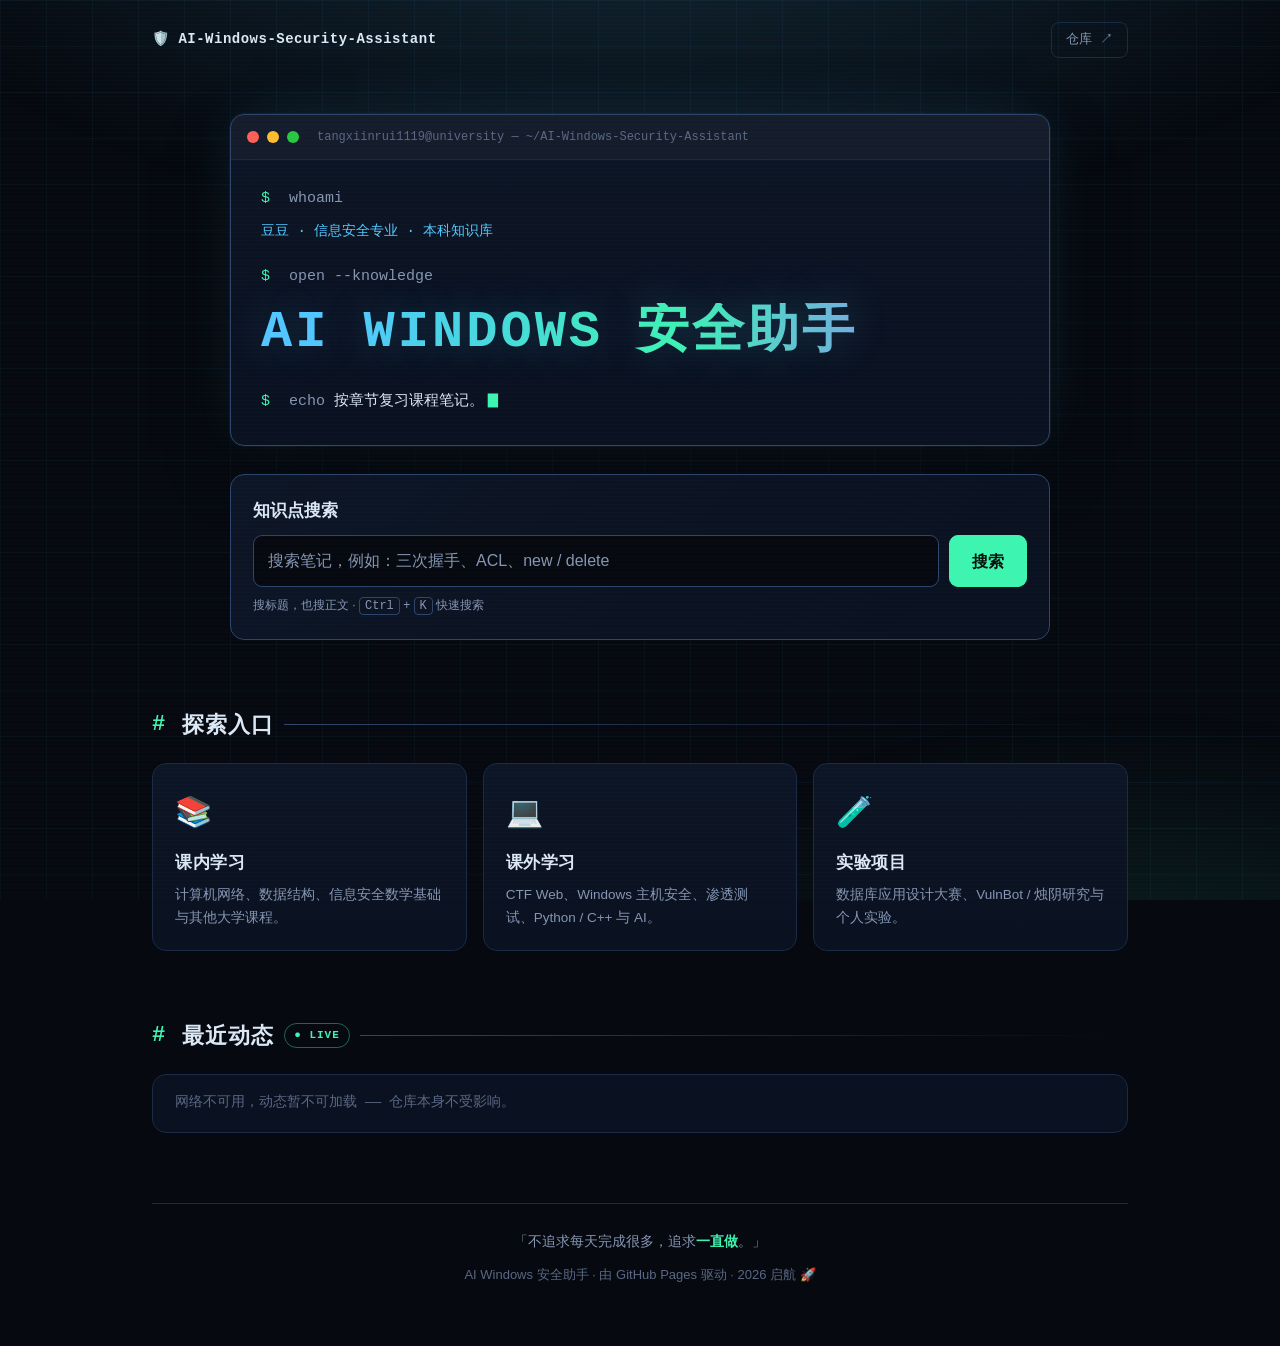
==== commit 19df64bc: "Organize the reader into three knowledge hubs" ====
--- a/docs/index.html
+++ b/docs/index.html
@@ -3,14 +3,14 @@
 <head>
 <meta charset="UTF-8">
 <meta name="viewport" content="width=device-width, initial-scale=1.0">
-<title>AI Windows 安全助手 · 三年成长计划</title>
-<meta name="description" content="豆豆的大学三年长期项目：以 Python、C++ 与 AI 构建真正的 Windows 安全助手。">
+<title>AI Windows 安全助手 · 本科知识库</title>
+<meta name="description" content="按课内学习、课外学习和实验项目浏览本科知识库，按章节阅读并搜索笔记。">
 <link rel="icon" href="data:image/svg+xml,<svg xmlns='http://www.w3.org/2000/svg' viewBox='0 0 100 100'><text y='.9em' font-size='90'>🛡️</text></svg>">
 <style>
 :root{
   --bg:#06090f; --panel:#0a1120; --panel2:#0d1626;
   --border:#1b2a45; --border-hi:#2e466e;
-  --green:#3df5b0; --cyan:#53c8ff; --purple:#9d7bff; --pink:#ff6ec7;
+  --green:#3df5b0; --cyan:#53c8ff; --purple:#9d7bff;
   --text:#dbe7f5; --dim:#8596b3; --faint:#5a6884;
   --mono:"Cascadia Code","JetBrains Mono",Consolas,"Courier New",monospace;
   --sans:-apple-system,"PingFang SC","Microsoft YaHei","Segoe UI",sans-serif;
@@ -32,7 +32,7 @@
   background:repeating-linear-gradient(0deg, transparent 0 3px, rgba(255,255,255,.012) 3px 4px)}
 .wrap{max-width:1020px;margin:0 auto;padding:0 22px 60px}
 /* 顶栏 */
-.top{display:flex;justify-content:space-between;align-items:center;padding:22px 0}
+.top{display:flex;justify-content:space-between;align-items:center;padding:22px 0;gap:10px;flex-wrap:wrap}
 .logo{font-family:var(--mono);font-size:14px;color:var(--cyan);letter-spacing:.5px}
 .logo b{color:var(--text)}
 .gh-link{font-family:var(--mono);font-size:13px;color:var(--dim);border:1px solid var(--border);border-radius:8px;padding:6px 14px;transition:.25s}
@@ -55,20 +55,13 @@
 .typed{color:var(--text)}
 .cursor{display:inline-block;color:var(--green);animation:blink 1s steps(1) infinite;margin-left:2px}
 @keyframes blink{50%{opacity:0}}
-/* 徽章 */
-.chips{display:flex;flex-wrap:wrap;gap:10px;justify-content:center;margin-top:26px}
-.chip{font-family:var(--mono);font-size:13px;padding:7px 16px;border-radius:999px;border:1px solid var(--border-hi);color:var(--dim);background:rgba(10,17,32,.7)}
-.chip b{color:var(--text)}
-.chip.g{border-color:rgba(61,245,176,.5);color:var(--green)}
-.chip.c{border-color:rgba(83,200,255,.5);color:var(--cyan)}
-.chip.p{border-color:rgba(157,123,255,.5);color:var(--purple)}
 /* 区块 */
 .sec{margin-top:66px}
 .hash{color:var(--green);font-family:var(--mono);margin-right:6px}
 .sec-title{font-size:22px;letter-spacing:1px;margin-bottom:20px;display:flex;align-items:center;gap:10px}
 .sec-title::after{content:"";flex:1;height:1px;background:linear-gradient(90deg,var(--border-hi),transparent)}
 /* 卡片 */
-.cards{display:grid;grid-template-columns:repeat(auto-fit,minmax(280px,1fr));gap:16px}
+.cards{display:grid;grid-template-columns:repeat(auto-fit,minmax(min(100%, 280px),1fr));gap:16px}
 .card{position:relative;display:block;padding:22px 22px 20px;border:1px solid var(--border);border-radius:14px;background:linear-gradient(180deg,var(--panel2),var(--panel));transition:.28s;overflow:hidden}
 .card::before{content:"";position:absolute;inset:0;opacity:0;transition:.28s;background:radial-gradient(ellipse 120% 90% at 50% -20%,var(--ca,.0),transparent 70%)}
 .card:hover{transform:translateY(-4px);border-color:var(--border-hi);box-shadow:0 14px 40px -14px rgba(0,0,0,.8),0 0 26px -6px var(--ca,.0)}
@@ -76,21 +69,6 @@
 .card .ico{font-size:30px}
 .card h3{font-size:17px;margin:12px 0 6px;letter-spacing:.5px}
 .card p{font-size:13.5px;color:var(--dim)}
-.card .go{position:absolute;right:20px;bottom:16px;font-family:var(--mono);font-size:13px;color:var(--faint);transition:.28s}
-.card:hover .go{color:var(--ca,#3df5b0);transform:translateX(4px)}
-/* 路线图 */
-.road{display:flex;align-items:stretch;gap:0}
-.stop{flex:1;border:1px solid var(--border);border-radius:14px;padding:22px 20px;background:linear-gradient(180deg,var(--panel2),var(--panel));position:relative}
-.stop.now{border-color:rgba(61,245,176,.55);box-shadow:0 0 30px -8px rgba(61,245,176,.35)}
-.stop .yr{font-family:var(--mono);font-size:15px;color:var(--cyan);letter-spacing:2px}
-.stop.now .yr{color:var(--green)}
-.stop .tag{font-family:var(--mono);font-size:12px;margin-top:6px;color:var(--dim)}
-.stop ul{list-style:none;margin-top:12px;font-size:13.5px;color:var(--dim)}
-.stop ul li{padding:3px 0}
-.stop ul li::before{content:"▹ ";color:var(--green)}
-.stop.now ul li{color:var(--text)}
-.arrow{align-self:center;color:var(--faint);font-family:var(--mono);font-size:22px;padding:0 10px;flex-shrink:0}
-.nowtag{display:inline-block;margin-top:12px;font-family:var(--mono);font-size:11px;color:#06130d;background:var(--green);padding:3px 10px;border-radius:999px;font-weight:700}
 /* 动态 */
 .panel{border:1px solid var(--border);border-radius:14px;background:var(--panel);padding:6px 0;overflow:hidden}
 #activity{list-style:none}
@@ -109,8 +87,6 @@
 footer .quote b{color:var(--green)}
 footer a:hover{color:var(--cyan)}
 @media (max-width:720px){
-  .road{flex-direction:column;gap:0}
-  .arrow{transform:rotate(90deg);padding:8px 0}
   .tbody{padding:20px 18px 24px}
 }
 </style>
@@ -138,18 +114,12 @@
     </div>
     <div class="tbody">
       <p class="line"><span class="ps1">$</span> whoami</p>
-      <p class="out">豆豆 · 大二 · 信息安全专业 · 本仓库唯一开发者</p>
-      <p class="line"><span class="ps1">$</span> start --mission</p>
+      <p class="out">豆豆 · 信息安全专业 · 本科知识库</p>
+      <p class="line"><span class="ps1">$</span> open --knowledge</p>
       <h1 class="title">AI WINDOWS 安全助手</h1>
-      <p class="line"><span class="ps1">$</span> echo <span class="typed" id="typed">从一条 PowerShell 命令开始。</span><span class="cursor">▊</span></p>
+      <p class="line"><span class="ps1">$</span> echo <span class="typed" id="typed">课程章节、课外笔记与实验记录。</span><span class="cursor">▊</span></p>
     </div>
   </section>
-
-  <div class="chips">
-    <span class="chip g">● LEVEL 1 · PowerShell 起步</span>
-    <span class="chip c">三年之约 · 第 <b id="day">1</b> 天</span>
-    <span class="chip p">启动于 2026-09-06</span>
-  </div>
 
   <form class="knowledge-search" action="search.html" method="get" role="search">
     <label for="home-search">知识点搜索</label>
@@ -160,93 +130,21 @@
     <p class="search-hint">搜标题，也搜正文 · <kbd>Ctrl</kbd> + <kbd>K</kbd> 快速搜索</p>
   </form>
 
-  <!-- 项目架构 -->
-  <section class="sec">
-    <h2 class="sec-title"><span class="hash">#</span>项目分工</h2>
+  <section class="sec" aria-labelledby="explore-title">
+    <h2 class="sec-title" id="explore-title"><span class="hash">#</span>探索入口</h2>
     <div class="cards">
-      <a class="card" style="--ca:rgba(83,200,255,.18)" href="reader.html?f=docs/PLAN.md">
-        <span class="ico">🐍</span><h3>Python：主控与 AI 分析</h3>
-        <p>采集和整理 Windows 信息，用规则判断风险，再由 AI 解释发生了什么。</p>
-        <span class="go">查看规划 →</span>
+      <a class="card" style="--ca:rgba(61,245,176,.18)" href="reader.html?f=notes/courses/README.md">
+        <span class="ico" aria-hidden="true">📚</span><h3>课内学习</h3>
+        <p>计算机网络、数据结构、信息安全数学基础与其他大学课程。</p>
       </a>
-      <a class="card" style="--ca:rgba(157,123,255,.18)" href="reader.html?f=docs/PLAN.md">
-        <span class="ico">⚙️</span><h3>C++：后续底层能力</h3>
-        <p>逐步走向 Windows API、进程、权限、服务与 ETW 等系统能力。</p>
-        <span class="go">查看规划 →</span>
+      <a class="card" style="--ca:rgba(83,200,255,.18)" href="reader.html?f=notes/extracurricular/README.md">
+        <span class="ico" aria-hidden="true">💻</span><h3>课外学习</h3>
+        <p>CTF Web、Windows 主机安全、渗透测试、Python / C++ 与 AI。</p>
       </a>
-      <a class="card" style="--ca:rgba(61,245,176,.18)" href="reader.html?f=docs/PLAN.md">
-        <span class="ico">🛡️</span><h3>Windows Security</h3>
-        <p>从启动项、进程、日志、注册表、网络和权限出发，持续构建自己的安全助手。</p>
-        <span class="go">查看规划 →</span>
+      <a class="card" style="--ca:rgba(157,123,255,.18)" href="reader.html?f=project/README.md">
+        <span class="ico" aria-hidden="true">🧪</span><h3>实验项目</h3>
+        <p>数据库应用设计大赛、VulnBot / 烛阴研究与个人实验。</p>
       </a>
-    </div>
-  </section>
-
-  <!-- 入口 -->
-  <section class="sec">
-    <h2 class="sec-title"><span class="hash">#</span>探索入口</h2>
-    <div class="cards">
-      <a class="card" style="--ca:rgba(61,245,176,.18)" href="reader.html?f=docs/devlog/2026/09.md">
-        <span class="ico">📅</span><h3>学习日志</h3>
-        <p>每天 3 分钟记一笔，按月份归档，看得到「一直做」的轨迹</p>
-        <span class="go">进入 →</span>
-      </a>
-      <a class="card" style="--ca:rgba(83,200,255,.18)" href="reader.html?f=project/level1-powershell-startup/README.md">
-        <span class="ico">💻</span><h3>项目记录</h3>
-        <p>项目代码，从 Level 1 的 PowerShell 脚本开始一路生长</p>
-        <span class="go">进入 →</span>
-      </a>
-      <a class="card" style="--ca:rgba(157,123,255,.18)" href="reader.html?f=docs/PLAN.md">
-        <span class="ico">🧭</span><h3>三年规划</h3>
-        <p>大二 → 大三 → 大四 完整路线图，随执行情况持续更新</p>
-        <span class="go">进入 →</span>
-      </a>
-      <a class="card" style="--ca:rgba(255,110,199,.15)" href="reader.html?f=notes/README.md&v=c92ee3fa68a2233fd94f88d1d3615d6a144cdc10">
-        <span class="ico">📚</span><h3>学习笔记</h3>
-        <p>C++ · Python · Git · PowerShell · 网络 · AI · 安全</p>
-        <span class="go">进入 →</span>
-      </a>
-      <a class="card" style="--ca:rgba(61,245,176,.18)" href="https://github.com/Tangxiinrui1119/AI-Windows-Security-Assistant" target="_blank" rel="noopener">
-        <span class="ico">🐙</span><h3>仓库主页</h3>
-        <p>源代码 · 提交历史 · Issue · Release，开发者视角的全貌</p>
-        <span class="go">进入 →</span>
-      </a>
-    </div>
-  </section>
-
-  <section class="sec"><h2 class="sec-title"><span class="hash">#</span>计算机网络复习</h2><div class="cards"><a class="card" href="network/03-data-link-layer.html"><h3>第3章 数据链路层</h3><p>CRC · PPP · CSMA/CD · MAC · 交换机 · VLAN</p></a><a class="card" href="network/04-network-layer.html"><h3>第4章 网络层</h3><p>IP · CIDR · ARP · 分片 · 路由 · IPv6 · NAT</p></a><a class="card" href="network/05-transport-layer.html"><h3>第5章 运输层</h3><p>UDP · TCP · 可靠传输 · 窗口 · 拥塞控制 · 三次握手</p></a><a class="card" href="network/index.html"><h3>网络课程目录</h3><p>按章节浏览，静态正文可直接阅读</p></a></div></section>
-
-  <!-- 路线图 -->
-  <section class="sec">
-    <h2 class="sec-title"><span class="hash">#</span>三年路线</h2>
-    <div class="road">
-      <div class="stop now">
-        <div class="yr">大二</div><div class="tag">基础 + 开发</div>
-        <ul>
-          <li>C++ / Python / Git / PowerShell</li>
-          <li>Level 1~5：可运行的 Windows 小工具</li>
-          <li>第一次独立完成一个软件</li>
-        </ul>
-        <span class="nowtag">你现在在这里</span>
-      </div>
-      <div class="arrow">▸</div>
-      <div class="stop">
-        <div class="yr">大三</div><div class="tag">软件 + AI + 网络</div>
-        <ul>
-          <li>计算机网络：TCP / HTTP / DNS</li>
-          <li>网络状态分析功能</li>
-          <li>AI 解释扫描结果</li>
-        </ul>
-      </div>
-      <div class="arrow">▸</div>
-      <div class="stop">
-        <div class="yr">大四</div><div class="tag">整合 + 安全</div>
-        <ul>
-          <li>性能 · 架构 · 用户体验</li>
-          <li>真正的信息安全能力</li>
-          <li>毕业时的代表作品</li>
-        </ul>
-      </div>
     </div>
   </section>
 
@@ -268,10 +166,9 @@
 // 打字机
 (function () {
   var phrases = [
-    '从一条 PowerShell 命令开始。',
-    'Python 主控与 AI 分析，C++ 走向 Windows 底层能力。',
-    '三年，把它做成真正的 Windows 安全软件。',
-    '不追求每天完成很多，追求一直做。'
+    '按章节复习课程笔记。',
+    '从 CTF Web 学习地图开始。',
+    '浏览竞赛与实验项目。'
   ];
   var el = document.getElementById('typed');
   var pi = 0, ci = 0, deleting = false;
@@ -286,13 +183,6 @@
   }
   el.textContent = '';
   tick();
-})();
-
-// 三年之约天数
-(function () {
-  var start = new Date('2026-09-06T00:00:00');
-  var days = Math.max(1, Math.floor((Date.now() - start.getTime()) / 86400000) + 1);
-  document.getElementById('day').textContent = days;
 })();
 
 // 最近提交（失败则静默降级）
